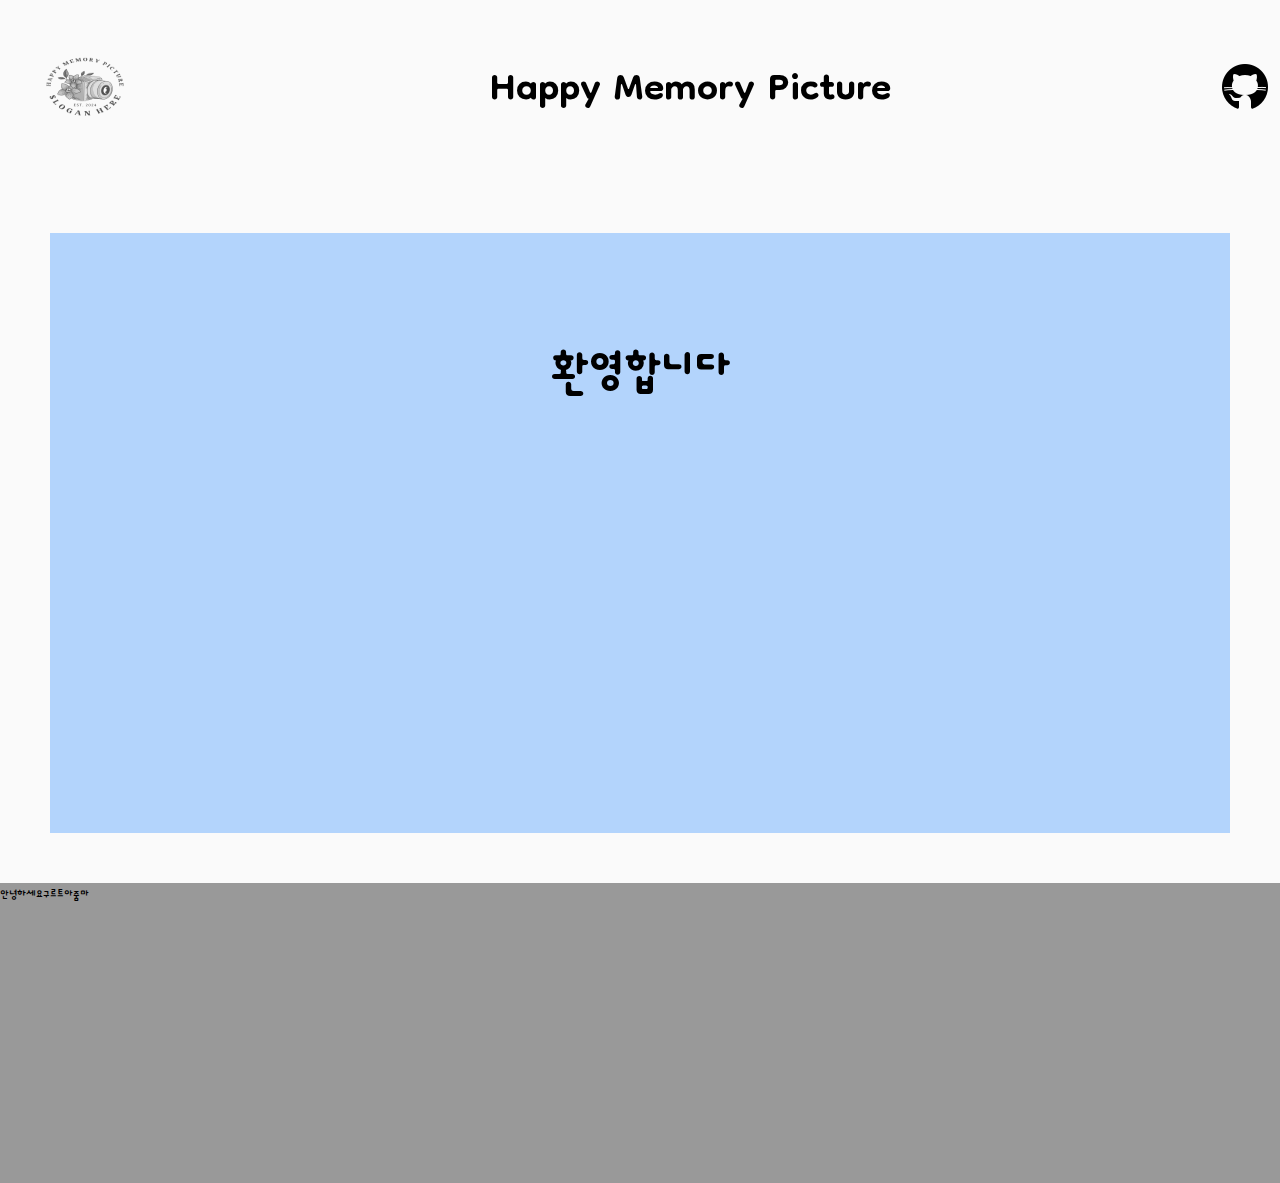
==== html/happy_picture.html @ a5ae8654 "layout_setting" ====
<!DOCTYPE html>
<html lang="en">
<head>
  <meta charset="UTF-8">
  <title>HMP</title>
  <link rel="stylesheet" href="../css/MP.css">
</head>
<body>
<!--상단 배너바-->
<nav class="navbar">
  <div class="navbar_logo">
    <img src="../img/logo-search-grid-1x.png" width="150px" height="90px">
  </div>
  <div class="navbar_title">
    <h1>Happy Memory Picture</h1>
  </div>
  <div class="navbar_menu">
    <!--아이콘 출처 : Icons8.com-->
    <a href="https://github.com/NohYeongJae" target="_blank"><img src="../img/icons8-github의-50.png" height="50"
                                                                  width="50"/></a>
  </div>
</nav>
<div class="main_page">
  <h1 class="greetings">환영합니다</h1>

</div>
<div class="footer_page">
  안녕하세요구르트아줌마
</div>
</body>
</html>
---- css/MP.css ----
@import url('https://fonts.googleapis.com/css2?family=Dongle:wght@300;400;700&display=swap');

body{
  margin: 0;
  background-color: #FAFAFA;
  font-family: "Dongle", serif;
}
/*글씨체*/
.dongle-bold {
  font-family: "Dongle", serif;
  font-weight: 700;
  font-style: normal;
}
/*상단 네비게이션 바*/
.navbar{
  display: flex;    /*세로로 있던 박스들을 가로로 바꾼다*/
  justify-content: space-between; /*박스들 사이에 빈 공간을 넣어준다.*/
  align-items: center; /*네비바에 있는 박스들을 네비바 내에서 가운데 정렬해준다*/
  background-color: #FAFAFA;
  padding: 8px 10px; /*네비바 공백 위아래로 8px 양 옆으로 12px*/
}
.navbar_logo {
  padding-left: 0;
}
.navbar_title{
  font-size: 30px;
}
/*메인 페이지*/
.main_page{
  background-color: #b3d4fc;
  height: 500px;
  margin: 50px;
  text-align: center;
  padding: 50px;
}
.greetings{
  font-size: 400%;
}
.footer_page{
  background-color: #999999;
  height: 300px;
}
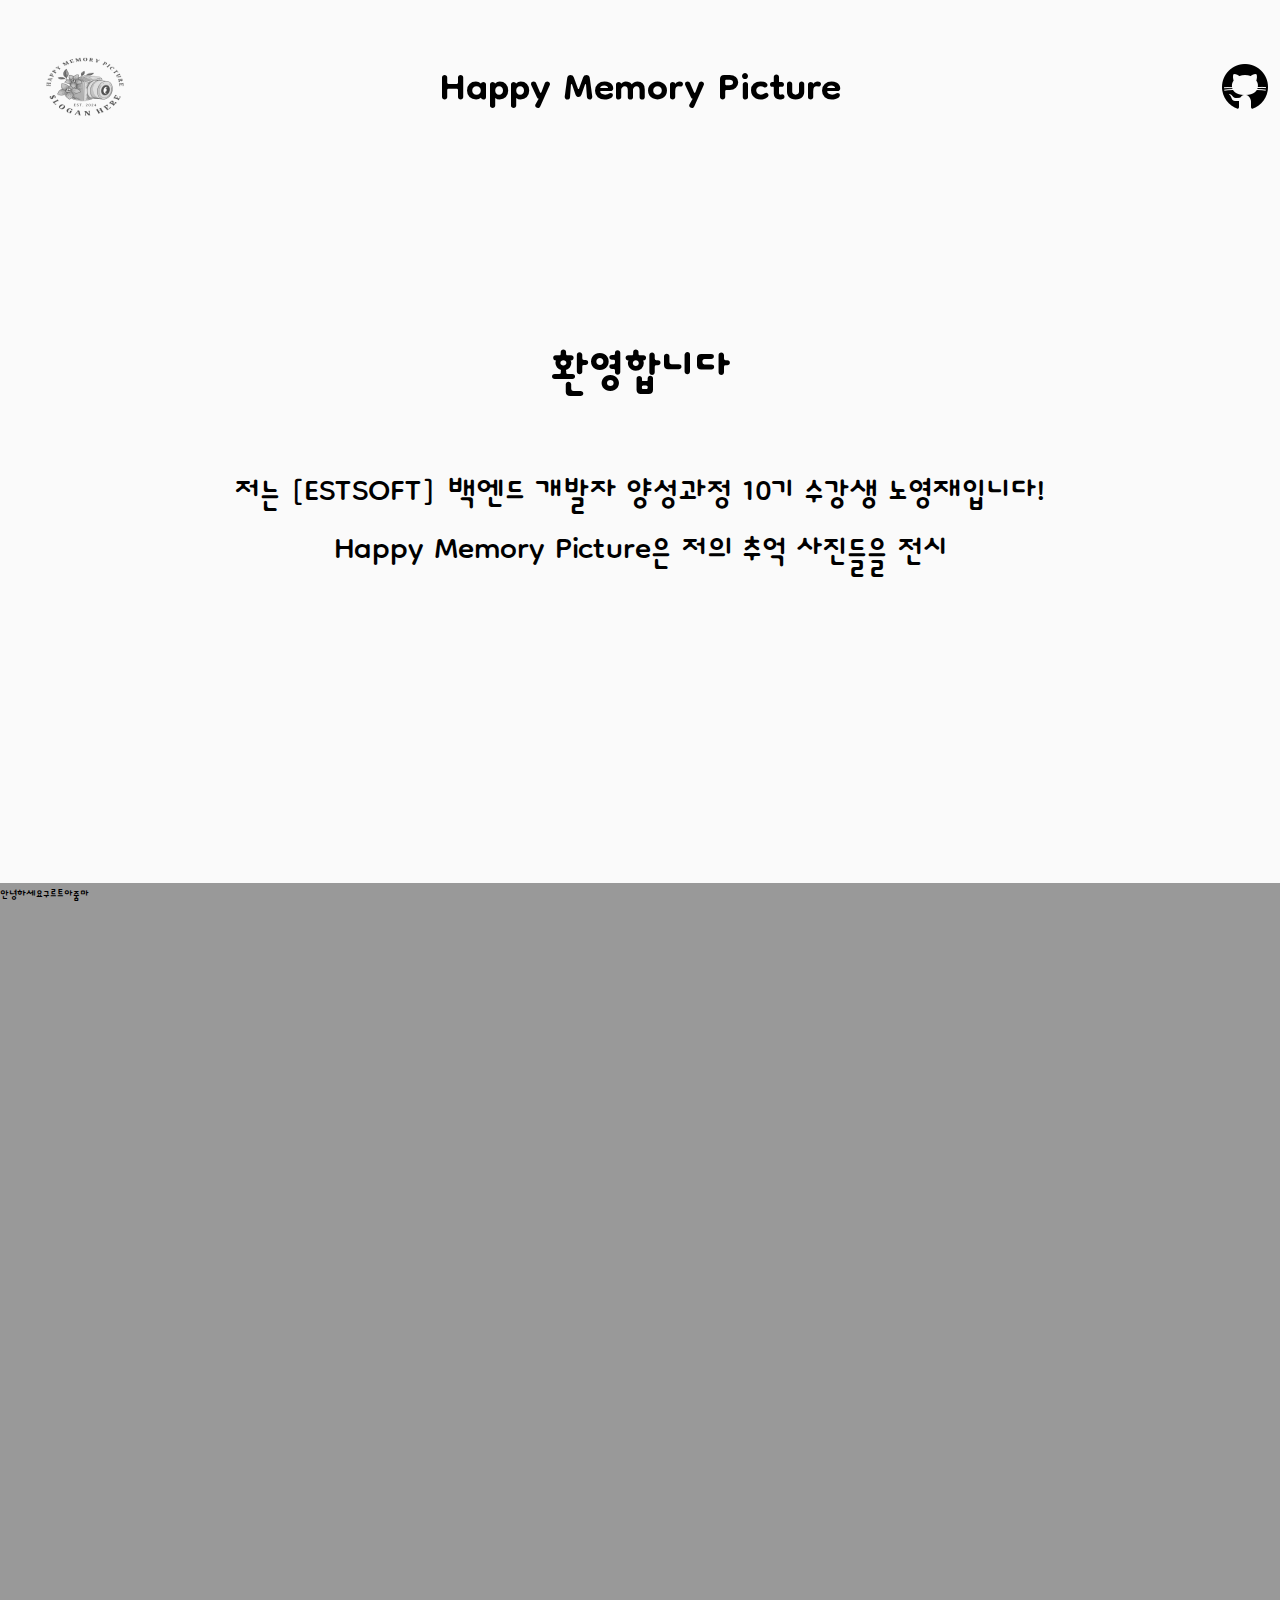
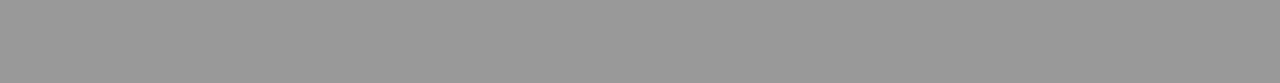
==== commit 003b753c: "first" ====
--- a/html/happy_picture.html
+++ b/html/happy_picture.html
@@ -20,10 +20,15 @@
                                                                   width="50"/></a>
   </div>
 </nav>
-<div class="main_page">
-  <h1 class="greetings">환영합니다</h1>
-
+<!--메인 페이지-->
+<div class="main_page" style="overflow: hidden">
+  <div>
+    <h1 class="greetings">환영합니다</h1>
+    <p class="introduce">저는 [ESTSOFT] 백엔드 개발자 양성과정 10기 수강생 노영재입니다!<br>
+      Happy Memory Picture은 저의 추억 사진들을 전시</p>
+  </div>
 </div>
+<!--갤러리 부분-->
 <div class="footer_page">
   안녕하세요구르트아줌마
 </div>
--- a/css/MP.css
+++ b/css/MP.css
@@ -24,20 +24,27 @@
 }
 .navbar_title{
   font-size: 30px;
+  padding-right: 100px;
 }
 /*메인 페이지*/
 .main_page{
-  background-color: #b3d4fc;
+
   height: 500px;
   margin: 50px;
   text-align: center;
   padding: 50px;
 }
+p{
+  line-height: 120%;
+}
 .greetings{
   font-size: 400%;
 }
+.introduce{
+  font-size: 300%;
+}
 .footer_page{
   background-color: #999999;
-  height: 300px;
+  height: 800px;
 }
 
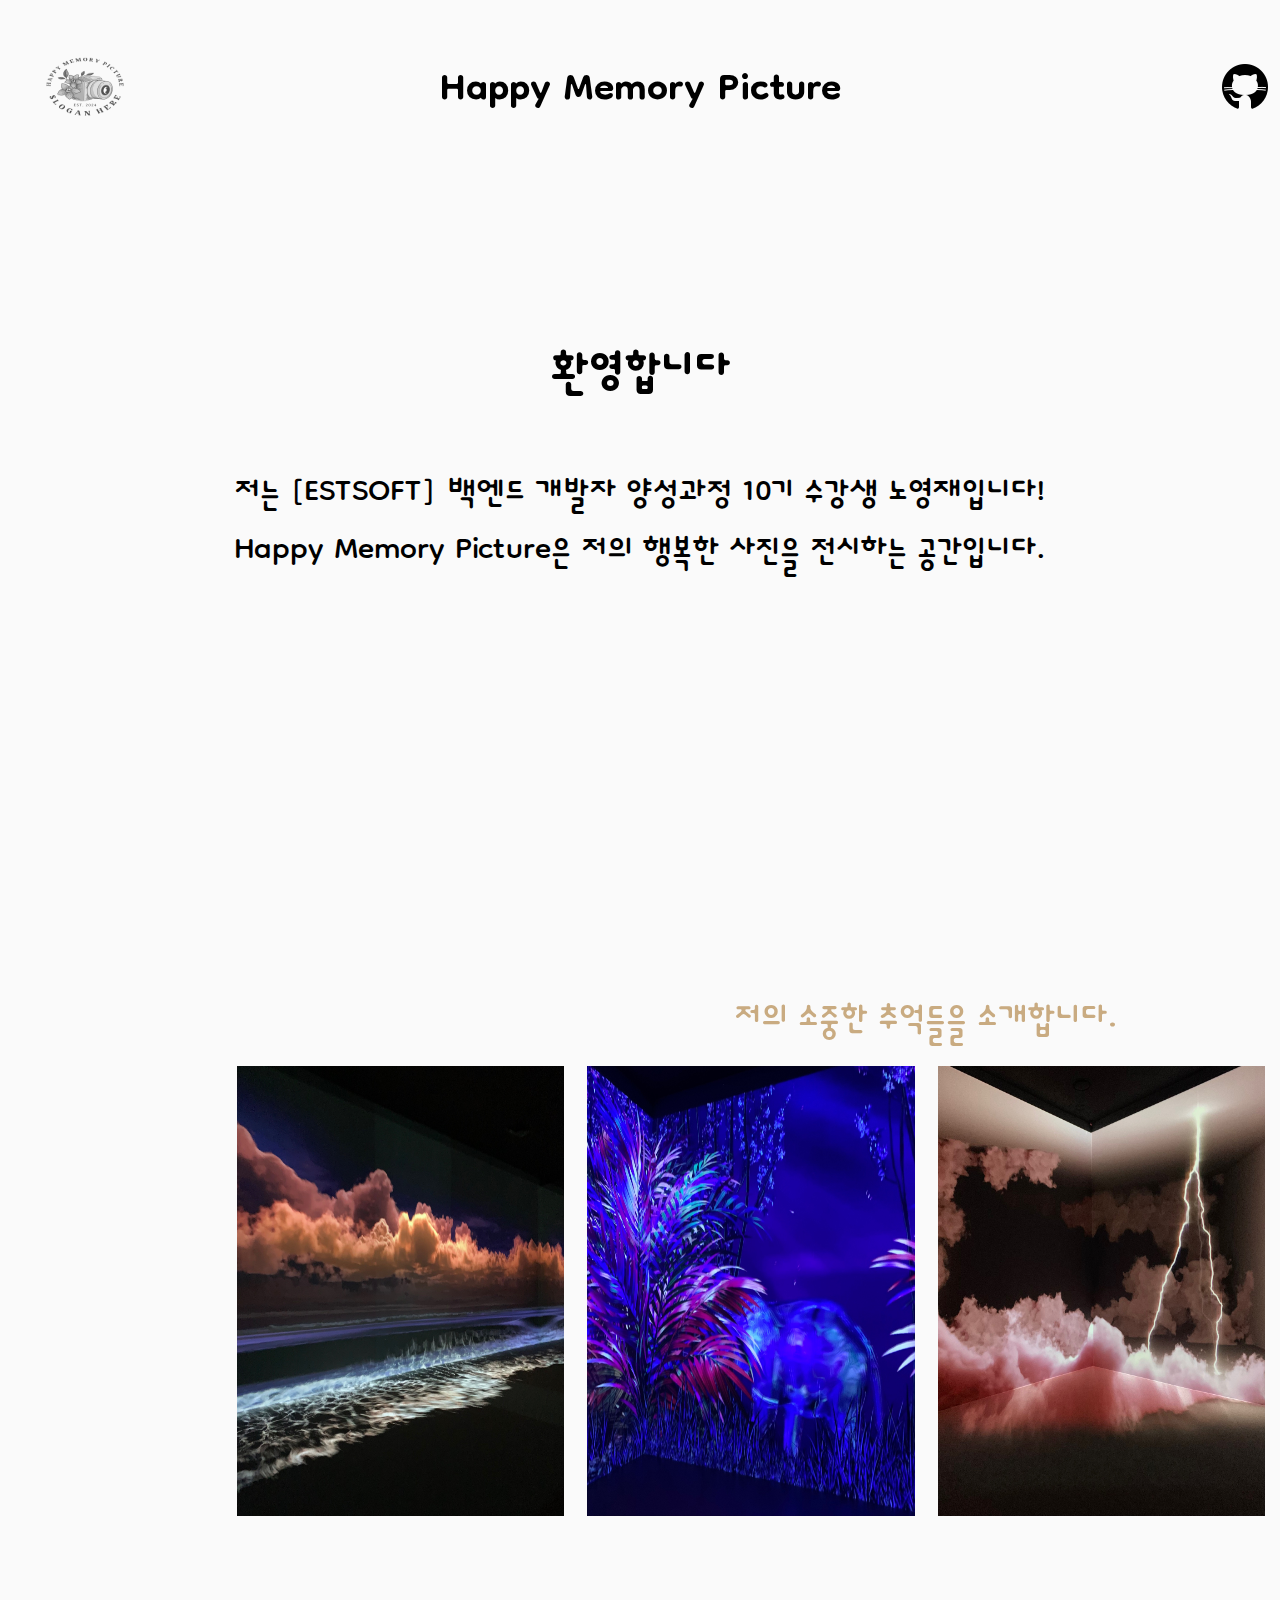
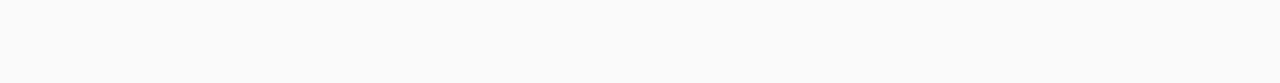
==== commit 3035c5e0: "layout complete" ====
--- a/html/happy_picture.html
+++ b/html/happy_picture.html
@@ -1,36 +1,49 @@
 <!DOCTYPE html>
 <html lang="en">
 <head>
-  <meta charset="UTF-8">
-  <title>HMP</title>
-  <link rel="stylesheet" href="../css/MP.css">
+    <meta charset="UTF-8">
+    <title>HMP</title>
+    <link rel="stylesheet" href="../css/MP.css">
 </head>
 <body>
 <!--상단 배너바-->
 <nav class="navbar">
-  <div class="navbar_logo">
-    <img src="../img/logo-search-grid-1x.png" width="150px" height="90px">
-  </div>
-  <div class="navbar_title">
-    <h1>Happy Memory Picture</h1>
-  </div>
-  <div class="navbar_menu">
-    <!--아이콘 출처 : Icons8.com-->
-    <a href="https://github.com/NohYeongJae" target="_blank"><img src="../img/icons8-github의-50.png" height="50"
-                                                                  width="50"/></a>
-  </div>
+    <div class="navbar_logo">
+        <img src="../img/로고.png" height="90px" width="150px"/>
+    </div>
+    <div class="navbar_title">
+        <h1>Happy Memory Picture</h1>
+    </div>
+    <div class="navbar_menu">
+        <!--아이콘 출처 : Icons8.com-->
+        <a href="https://github.com/NohYeongJae" target="_blank"><img src="../img/icons8-github의-50.png" height="50"
+                                                                      width="50"/></a>
+    </div>
 </nav>
 <!--메인 페이지-->
 <div class="main_page" style="overflow: hidden">
-  <div>
     <h1 class="greetings">환영합니다</h1>
     <p class="introduce">저는 [ESTSOFT] 백엔드 개발자 양성과정 10기 수강생 노영재입니다!<br>
-      Happy Memory Picture은 저의 추억 사진들을 전시</p>
-  </div>
+        Happy Memory Picture은 저의 행복한 사진을 전시하는 공간입니다.</p>
+</div>
 </div>
 <!--갤러리 부분-->
-<div class="footer_page">
-  안녕하세요구르트아줌마
+<div class="gallery_page">
+    <span class="gallery_text">저의 소중한 추억들을 소개합니다.</span>
+    <div class="slide_container">
+        <div class="slide_box">
+            <img src="../img/팝업스토어1.jpg" height="450px" width="327.5px"/>
+        </div>
+        <div class="slide_box">
+            <img src="../img/팝업스토어2.jpg" height="450px" width="327.5px"/>
+        </div>
+        <div class="slide_box">
+            <img src="../img/팝업스토어3.jpg" height="450px" width="327.5px"/>
+        </div>
+        <div class="slide_box">
+            <img src="../img/가을.jpg" height="450px" width="327.5px"/>
+        </div>
+    </div>
 </div>
 </body>
 </html>
--- a/css/MP.css
+++ b/css/MP.css
@@ -1,50 +1,76 @@
 @import url('https://fonts.googleapis.com/css2?family=Dongle:wght@300;400;700&display=swap');
 
-body{
-  margin: 0;
-  background-color: #FAFAFA;
-  font-family: "Dongle", serif;
+body {
+    margin: 0;
+    background-color: #FAFAFA;
+    font-family: "Dongle", serif;
 }
+
 /*글씨체*/
 .dongle-bold {
-  font-family: "Dongle", serif;
-  font-weight: 700;
-  font-style: normal;
-}
-/*상단 네비게이션 바*/
-.navbar{
-  display: flex;    /*세로로 있던 박스들을 가로로 바꾼다*/
-  justify-content: space-between; /*박스들 사이에 빈 공간을 넣어준다.*/
-  align-items: center; /*네비바에 있는 박스들을 네비바 내에서 가운데 정렬해준다*/
-  background-color: #FAFAFA;
-  padding: 8px 10px; /*네비바 공백 위아래로 8px 양 옆으로 12px*/
-}
-.navbar_logo {
-  padding-left: 0;
-}
-.navbar_title{
-  font-size: 30px;
-  padding-right: 100px;
-}
-/*메인 페이지*/
-.main_page{
-
-  height: 500px;
-  margin: 50px;
-  text-align: center;
-  padding: 50px;
-}
-p{
-  line-height: 120%;
-}
-.greetings{
-  font-size: 400%;
-}
-.introduce{
-  font-size: 300%;
-}
-.footer_page{
-  background-color: #999999;
-  height: 800px;
+    font-family: "Dongle", serif;
+    font-weight: 700;
+    font-style: normal;
 }
 
+/*상단 네비게이션 바*/
+.navbar {
+    display: flex; /*세로로 있던 박스들을 가로로 바꾼다*/
+    justify-content: space-between; /*박스들 사이에 빈 공간을 넣어준다.*/
+    align-items: center; /*네비바에 있는 박스들을 네비바 내에서 가운데 정렬해준다*/
+    background-color: #FAFAFA;
+    padding: 8px 10px; /*네비바 공백 위아래로 8px 양 옆으로 12px*/
+}
+
+.navbar_logo {
+    padding-left: 0;
+}
+
+.navbar_title {
+    font-size: 30px;
+    padding-right: 100px;
+}
+
+/*메인 페이지*/
+.main_page {
+    height: 500px;
+    margin: 50px;
+    text-align: center;
+    padding: 50px;
+}
+
+p {
+    line-height: 120%;
+}
+
+.greetings {
+    font-size: 400%;
+}
+
+.introduce {
+    font-size: 300%;
+}
+
+.gallery_page {
+    padding: 100px;
+    height: 600px;
+    width: 1652px;
+
+}
+.gallery_text{
+    text-align: center;
+    display: block;
+    font-size: 50px;
+    color: #c9ab81;
+}
+.slide_container{
+    width: 100%;
+    text-align: center;
+}
+.slide_box{
+    display: inline-block;
+    margin: 10px;
+
+}
+
+
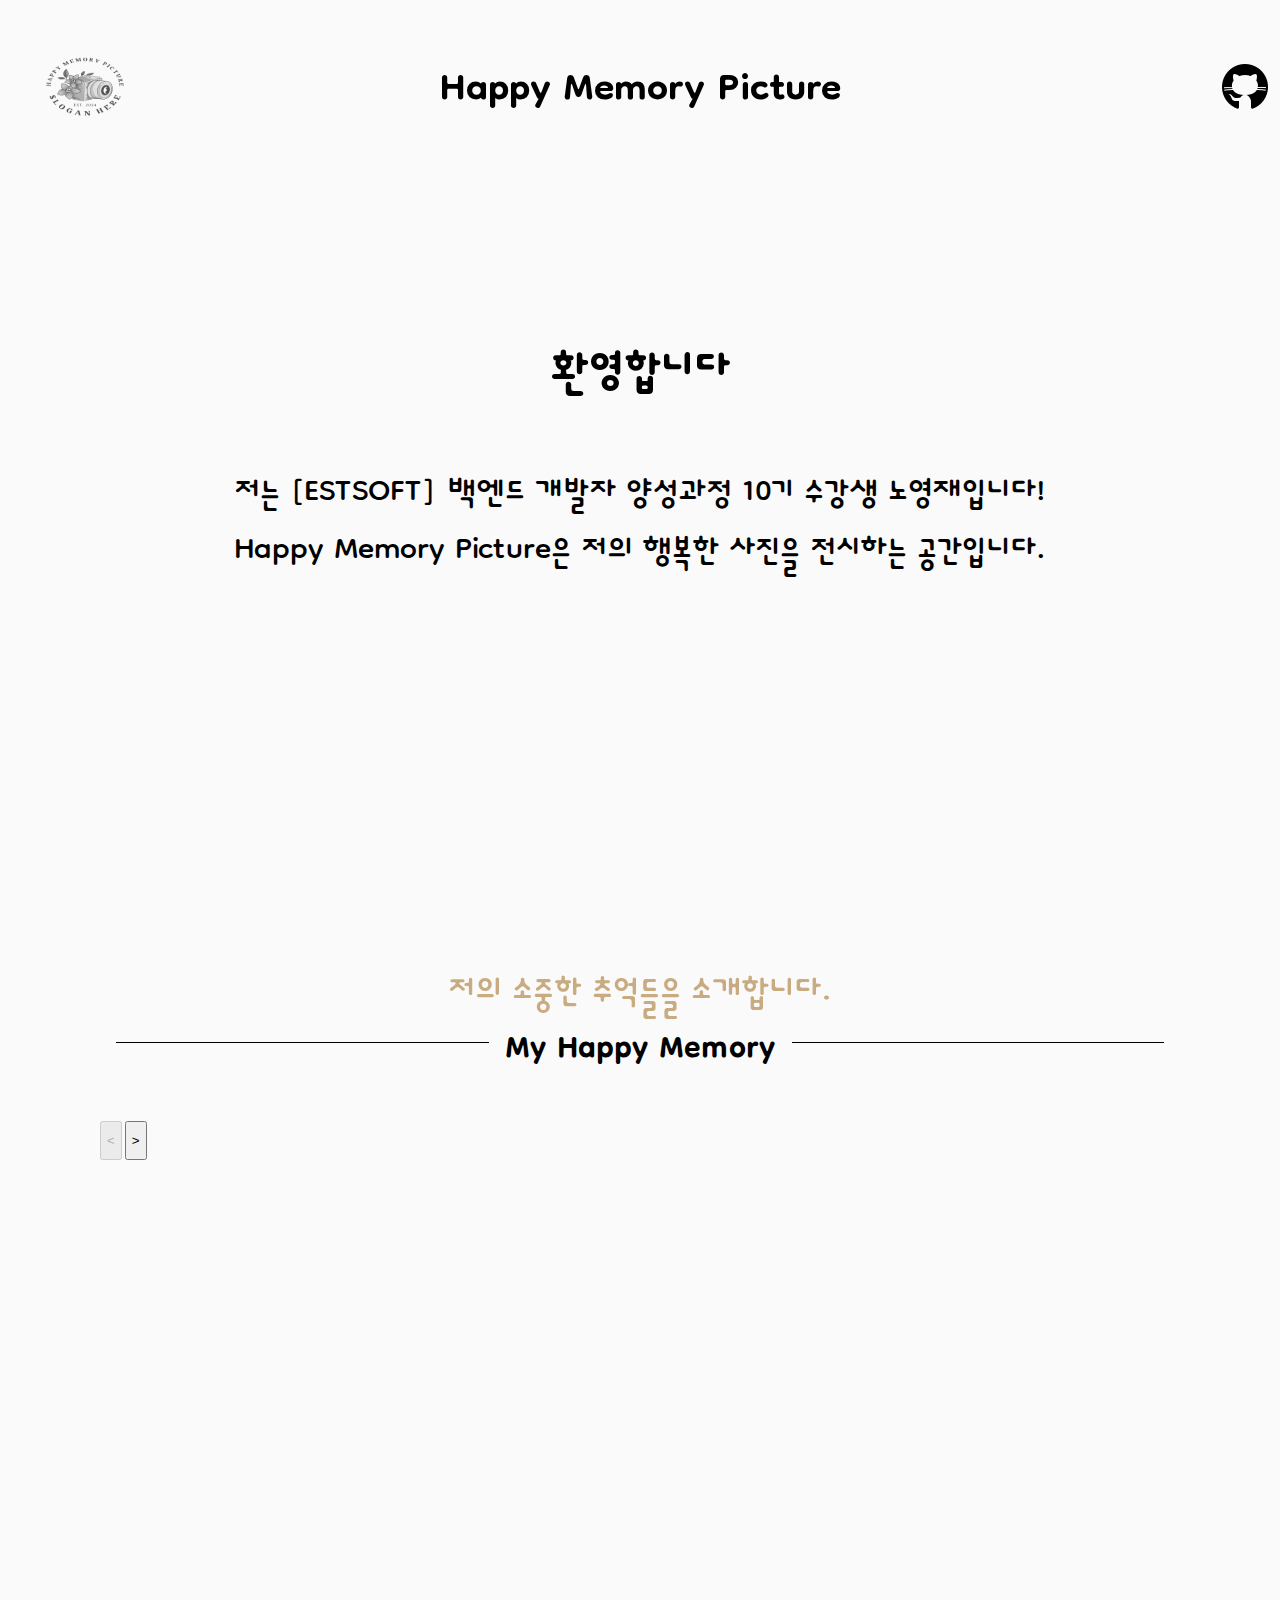
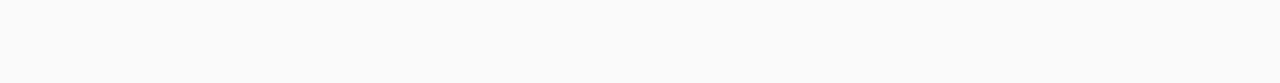
==== commit cafb2573: "gallery layout envision" ====
--- a/html/happy_picture.html
+++ b/html/happy_picture.html
@@ -28,22 +28,17 @@
 </div>
 </div>
 <!--갤러리 부분-->
-<div class="gallery_page">
-    <span class="gallery_text">저의 소중한 추억들을 소개합니다.</span>
-    <div class="slide_container">
-        <div class="slide_box">
-            <img src="../img/팝업스토어1.jpg" height="450px" width="327.5px"/>
-        </div>
-        <div class="slide_box">
-            <img src="../img/팝업스토어2.jpg" height="450px" width="327.5px"/>
-        </div>
-        <div class="slide_box">
-            <img src="../img/팝업스토어3.jpg" height="450px" width="327.5px"/>
-        </div>
-        <div class="slide_box">
-            <img src="../img/가을.jpg" height="450px" width="327.5px"/>
+<section id="gallery">
+    <div class="gallery_page">
+        <span class="gallery_text">저의 소중한 추억들을 소개합니다.</span>
+        <h2 class="main-tit">My Happy Memory</h2>
+        <div class="slide_container" id="galleryContainer"></div>
+        <div class="controls">
+            <button id="prevBtn" onclick="#" disabled><</button>
+            <button id="nextBtn" onclick="#">></button>
         </div>
     </div>
-</div>
+</section>
+<script src="../js/MP.js"></script>
 </body>
 </html>
--- a/css/MP.css
+++ b/css/MP.css
@@ -54,7 +54,7 @@
 .gallery_page {
     padding: 100px;
     height: 600px;
-    width: 1652px;
+    line-height: 120%;
 
 }
 .gallery_text{
@@ -65,12 +65,44 @@
 }
 .slide_container{
     width: 100%;
-    text-align: center;
+    justify-content: center;
+    display: flex;
+    overflow: hidden;
+    padding: 10px 0;
+
 }
 .slide_box{
-    display: inline-block;
-    margin: 10px;
+    width: 327.5px;
+    height: 450px;
+    flex-shrink: 0;
+}
+.slide_box img{
+    width: 100%;
+    height: 100%;
+    object-fit: cover;
+    border-radius: 10px;
+}
+.main-tit{
+    display: flex;
+    flex-basis: 100%;
+    font-size: 300%;
+}
+.controls button{
+    padding: 10px 5px;
+}
+.main-tit::before{
+    content: "";
+    flex-grow: 1;
+    margin: 0px 16px;
+    background: black;
+    height: 1px;
+}
+.main-tit::after{
+    content: "";
+    flex-grow: 1;
+    margin: 0px 16px;
+    background: black;
+    height: 1px;
 
 }
 
-
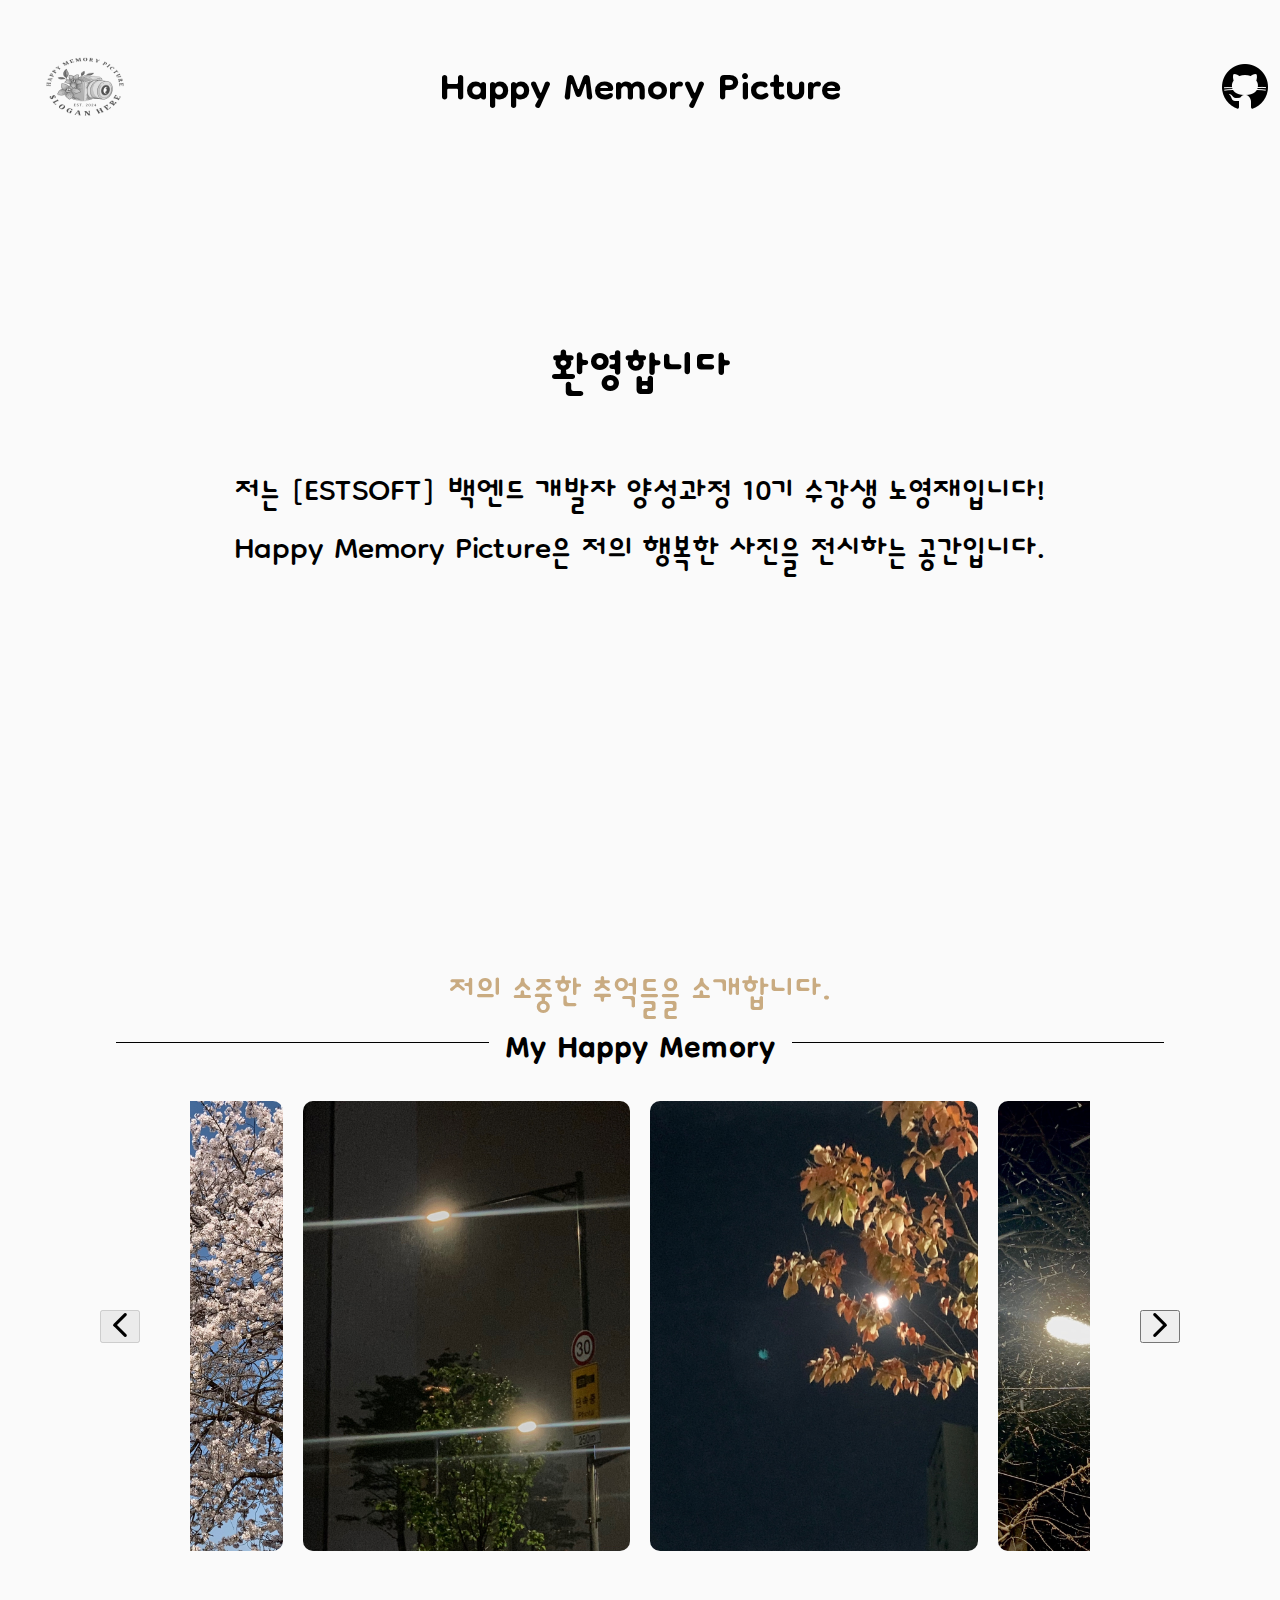
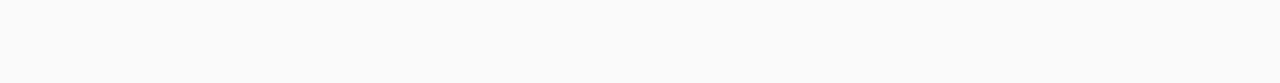
==== commit be7ee2bb: "Add image slide" ====
--- a/html/happy_picture.html
+++ b/html/happy_picture.html
@@ -32,10 +32,10 @@
     <div class="gallery_page">
         <span class="gallery_text">저의 소중한 추억들을 소개합니다.</span>
         <h2 class="main-tit">My Happy Memory</h2>
-        <div class="slide_container" id="galleryContainer"></div>
-        <div class="controls">
-            <button id="prevBtn" onclick="#" disabled><</button>
-            <button id="nextBtn" onclick="#">></button>
+        <div class="slide_container">
+            <button id="prevBtn" onclick="prevImages()"><img src="../img/왼쪽2.png" height="24" width="24"/></button>
+            <div id="galleryContainer"></div>
+            <button id="nextBtn" onclick="nextImages()"><img src="../img/오른쪽2.png" height="24" width="24"/></button>
         </div>
     </div>
 </section>
--- a/css/MP.css
+++ b/css/MP.css
@@ -55,6 +55,7 @@
     padding: 100px;
     height: 600px;
     line-height: 120%;
+    text-align: center;
 
 }
 .gallery_text{
@@ -63,13 +64,13 @@
     font-size: 50px;
     color: #c9ab81;
 }
-.slide_container{
-    width: 100%;
-    justify-content: center;
-    display: flex;
-    overflow: hidden;
-    padding: 10px 0;
-
+#galleryContainer {
+    display: flex; /* 가로로 정렬 */
+    flex-direction: row; /* 행 방향으로 배치 */
+    gap: 20px; /* 이미지 간격 */
+    overflow: hidden; /* 넘치는 이미지 숨김 */
+    white-space: nowrap; /* 줄바꿈 방지 */
+    justify-content: center; /* 가운데 정렬 */
 }
 .slide_box{
     width: 327.5px;
@@ -82,13 +83,43 @@
     object-fit: cover;
     border-radius: 10px;
 }
+.slide_container{
+    display: flex;
+    align-items: center;
+    justify-content: center;
+    gap: 50px;
+    overflow: hidden;
+}
 .main-tit{
     display: flex;
     flex-basis: 100%;
     font-size: 300%;
 }
-.controls button{
-    padding: 10px 5px;
+.controls {
+    position: relative;
+    width: 100%;
+}
+.controls button {
+    position: absolute;
+    top: 137.5%;
+    transform: translateY(-50%);
+    background: none;
+    border: none;
+    padding: 0;
+    font-size: 25px;
+    cursor: pointer;
+    border-radius: 50%;
+}
+.prevBtn {
+    left: 0;
+}
+.nextBtn {
+    right: 0;
+}
+.controls button img {
+    width: 100%;
+    height: auto;
+    max-width: 60px;
 }
 .main-tit::before{
     content: "";
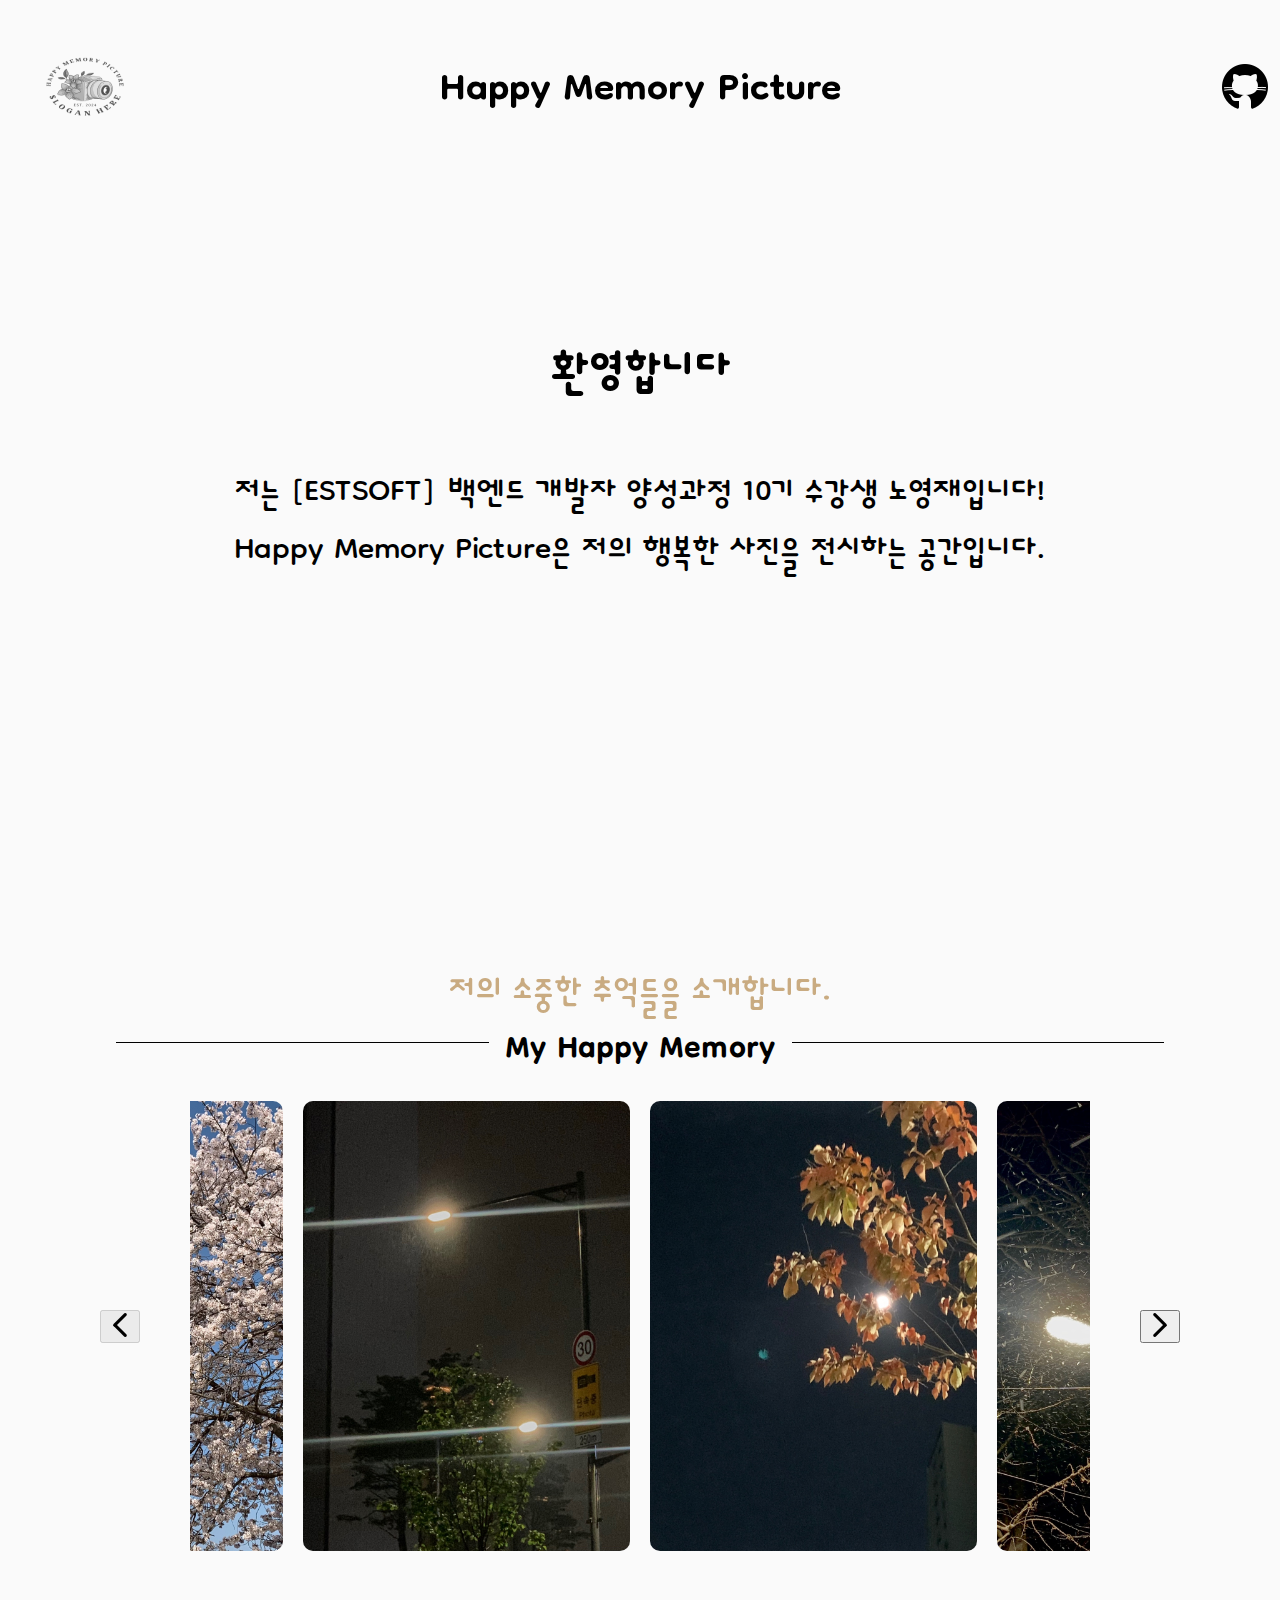
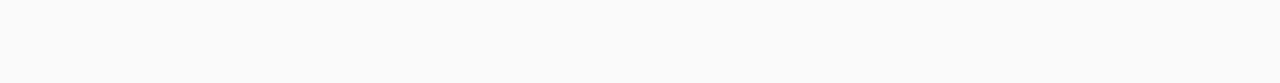
==== commit c6eaf386: "Add image slide" ====
--- a/html/happy_picture.html
+++ b/html/happy_picture.html
@@ -39,6 +39,14 @@
         </div>
     </div>
 </section>
+<!--모달 창-->
+<div id="imageModal" class="modal">
+    <div class="modal-content">
+        <span class="close">&times;</span>
+        <img id="modalImage" src="" alt="확대 이미지">
+        <p id="modalDescription"></p>
+    </div>
+</div>
 <script src="../js/MP.js"></script>
 </body>
 </html>
--- a/css/MP.css
+++ b/css/MP.css
@@ -73,7 +73,7 @@
     justify-content: center; /* 가운데 정렬 */
 }
 .slide_box{
-    width: 327.5px;
+    width: 327px;
     height: 450px;
     flex-shrink: 0;
 }
@@ -124,16 +124,60 @@
 .main-tit::before{
     content: "";
     flex-grow: 1;
-    margin: 0px 16px;
+    margin: 0 16px;
     background: black;
     height: 1px;
 }
 .main-tit::after{
     content: "";
     flex-grow: 1;
-    margin: 0px 16px;
+    margin: 0 16px;
     background: black;
     height: 1px;
 
 }
 
+/* 모달 내부 컨텐츠 */
+.modal {
+    display: none;
+    position: fixed;
+    z-index: 1000;
+    left: 0;
+    top: 0;
+    width: 100%;
+    height: 100%;
+    background-color: rgba(0, 0, 0, 0.7);
+    justify-content: center;
+    align-items: center;
+}
+.modal-content {
+    position: relative;
+    background: white;
+    padding: 20px;
+    border-radius: 10px;
+    text-align: center;
+    width: 50%;
+    max-width: 600px;
+}
+
+/* 모달 닫기 버튼 */
+.close {
+    position: absolute;
+    top: 0;
+    right: 15px;
+    font-size: 30px;
+    cursor: pointer;
+}
+
+/* 모달 안의 이미지 */
+#modalImage {
+    width: 95%;
+    height: auto;
+    border-radius: 10px;
+}
+
+/* 모달 설명 */
+#modalDescription {
+    font-size: 25px;
+    margin-top: 10px;
+}
